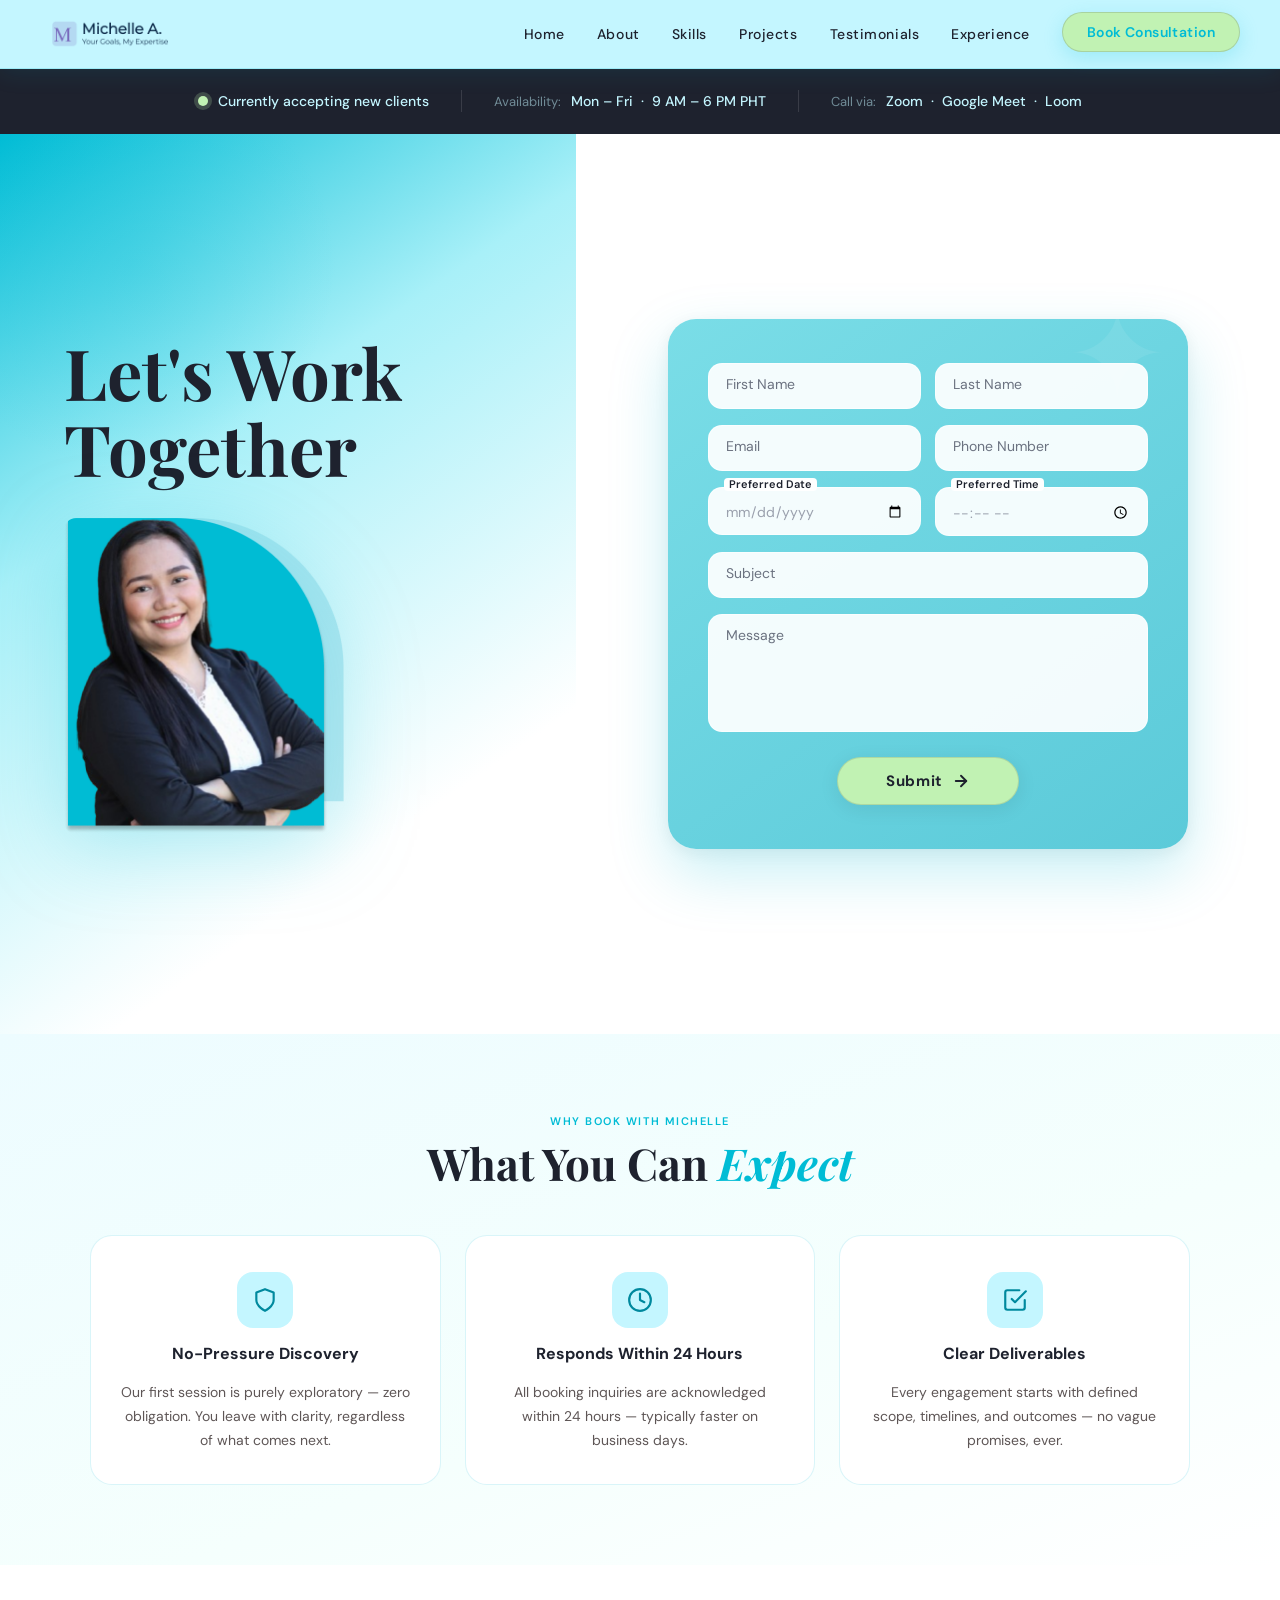
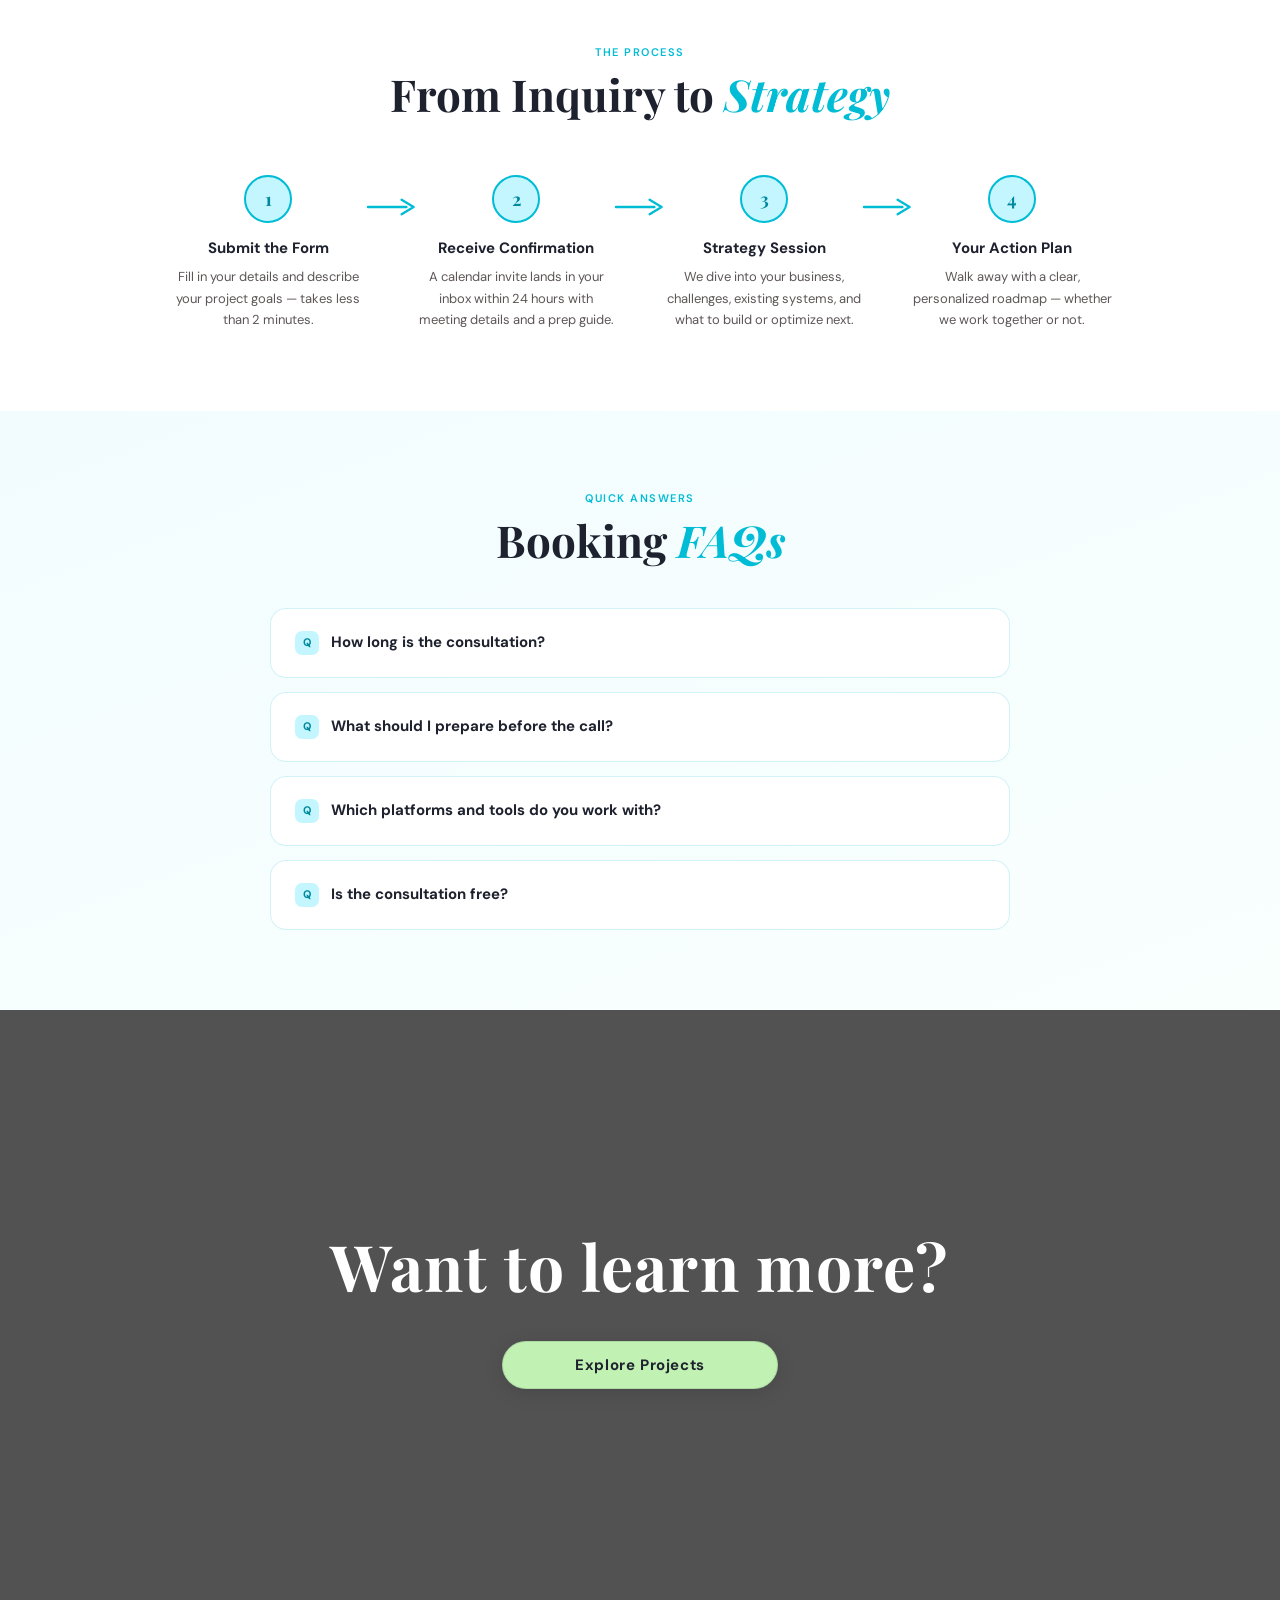
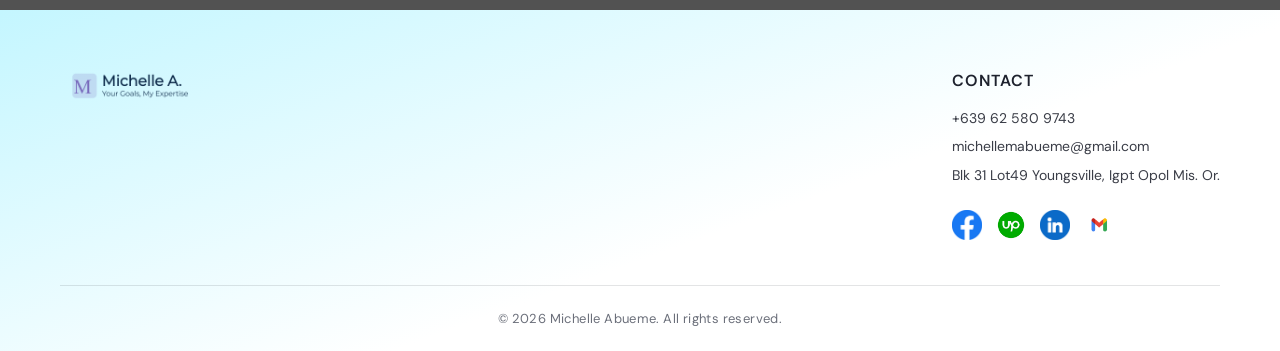
==== book.html @ 3c29dafa "Initial portfolio upload" ====
<!DOCTYPE html>
<html lang="en">
<head>
    <meta charset="UTF-8">
    <title>Book Consultation — Michelle Abueme</title>
    <meta name="viewport" content="width=device-width, initial-scale=1.0">
    <link rel="preconnect" href="https://fonts.googleapis.com">
    <link rel="preconnect" href="https://fonts.gstatic.com" crossorigin>
    <link href="https://fonts.googleapis.com/css2?family=Cormorant+Garamond:ital,wght@0,300;0,400;0,600;1,300;1,400&family=DM+Sans:wght@300;400;500;600&family=Playfair+Display:wght@700&display=swap" rel="stylesheet">
    <link rel="stylesheet" href="book.css">
</head>
<body>

    <!-- NAV -->
    <nav id="navbar">
        <a href="home.html" class="logo">
            <img src="images/logo-transparent.png" alt="Michelle Abueme">
        </a>
        <div class="nav-links">
            <a href="home.html" class="nav-link">Home</a>
            <a href="about.html" class="nav-link">About</a>
            <a href="skills.html" class="nav-link">Skills</a>
            <a href="projects.html" class="nav-link">Projects</a>
            <a href="testimonials.html" class="nav-link">Testimonials</a>
            <a href="experience.html" class="nav-link">Experience</a>
            <a href="book.html" class="nav-link--cta active">Book Consultation</a>
        </div>
        <button class="hamburger" id="hamburger" aria-label="Open menu">
            <span></span><span></span><span></span>
        </button>
    </nav>

    <!-- MOBILE MENU -->
    <div class="mobile-menu" id="mobileMenu">
        <a href="home.html" class="nav-link">Home</a>
        <a href="about.html" class="nav-link">About</a>
        <a href="skills.html" class="nav-link">Skills</a>
        <a href="projects.html" class="nav-link">Projects</a>
        <a href="testimonials.html" class="nav-link">Testimonials</a>
        <a href="experience.html" class="nav-link">Experience</a>
        <a href="book.html" class="nav-link--cta active">Book Consultation</a>
    </div>

    <!-- 1. AVAILABILITY STRIP -->
    <div class="avail-strip" style="margin-top: 68px;">
        <div class="avail-inner">
            <div class="avail-badge">
                <span class="avail-dot"></span>
                <span>Currently accepting new clients</span>
            </div>
            <div class="avail-divider"></div>
            <div class="avail-badge">
                <span class="avail-label">Availability:</span>
                <span>Mon – Fri &nbsp;·&nbsp; 9 AM – 6 PM PHT</span>
            </div>
            <div class="avail-divider"></div>
            <div class="avail-badge">
                <span class="avail-label">Call via:</span>
                <span>Zoom &nbsp;·&nbsp; Google Meet &nbsp;·&nbsp; Loom</span>
            </div>
        </div>
    </div>

    <!-- 2. BOOKING HERO (FORM SECTION) -->
    <section class="booking-section" style="padding-top: 0;">
        <!-- LEFT -->
        <div class="booking-left">
            <div class="booking-left-inner">
                <h1 class="reveal">Let's Work<br>Together</h1>
                <img src="images/contact-img.png" alt="Michelle Abueme" class="reveal reveal-delay-1">
            </div>
        </div>

        <!-- RIGHT — FORM -->
        <div class="booking-right">
            <div class="booking-form reveal reveal-delay-1">
                <div class="form-row">
                    <div class="input-wrap">
                        <input type="text" id="firstName" placeholder=" " required>
                        <label for="firstName">First Name</label>
                    </div>
                    <div class="input-wrap">
                        <input type="text" id="lastName" placeholder=" " required>
                        <label for="lastName">Last Name</label>
                    </div>
                </div>
                <div class="form-row">
                    <div class="input-wrap">
                        <input type="email" id="email" placeholder=" " required>
                        <label for="email">Email</label>
                    </div>
                    <div class="input-wrap">
                        <input type="tel" id="phone" placeholder=" " required>
                        <label for="phone">Phone Number</label>
                    </div>
                </div>
                <div class="form-row">
                    <div class="input-wrap">
                        <input type="date" id="date" placeholder=" " required>
                        <label for="date">Preferred Date</label>
                    </div>
                    <div class="input-wrap">
                        <input type="time" id="time" placeholder=" " required>
                        <label for="time">Preferred Time</label>
                    </div>
                </div>
                <div class="input-wrap full">
                    <input type="text" id="subject" placeholder=" " required>
                    <label for="subject">Subject</label>
                </div>
                <div class="input-wrap full">
                    <textarea id="message" placeholder=" " rows="5" required></textarea>
                    <label for="message">Message</label>
                </div>
                <button type="submit" class="submit-btn">
                    <span>Submit</span>
                    <svg width="18" height="18" viewBox="0 0 24 24" fill="none" stroke="currentColor" stroke-width="2.5" stroke-linecap="round" stroke-linejoin="round"><line x1="5" y1="12" x2="19" y2="12"/><polyline points="12 5 19 12 12 19"/></svg>
                </button>
            </div>
        </div>
    </section>

    <!-- ═══════════════════════════════
         MOVED: 3. TRUST SIGNALS (EXPECT)
    ═══════════════════════════════ -->
    <section class="trust-section">
        <div class="trust-inner">
            <p class="section-eyebrow reveal">Why Book With Michelle</p>
            <h2 class="section-heading reveal reveal-delay-1">What You Can <em>Expect</em></h2>
            <div class="trust-grid">
                <div class="trust-card reveal reveal-delay-1">
                    <div class="trust-icon">
                        <svg viewBox="0 0 24 24" fill="none" stroke="currentColor" stroke-width="2" stroke-linecap="round" stroke-linejoin="round">
                            <path d="M12 22s8-4 8-10V5l-8-3-8 3v7c0 6 8 10 8 10z"/>
                        </svg>
                    </div>
                    <h3>No-Pressure Discovery</h3>
                    <p>Our first session is purely exploratory — zero obligation. You leave with clarity, regardless of what comes next.</p>
                </div>
                <div class="trust-card reveal reveal-delay-2">
                    <div class="trust-icon">
                        <svg viewBox="0 0 24 24" fill="none" stroke="currentColor" stroke-width="2" stroke-linecap="round" stroke-linejoin="round">
                            <circle cx="12" cy="12" r="10"/>
                            <polyline points="12 6 12 12 16 14"/>
                        </svg>
                    </div>
                    <h3>Responds Within 24 Hours</h3>
                    <p>All booking inquiries are acknowledged within 24 hours — typically faster on business days.</p>
                </div>
                <div class="trust-card reveal reveal-delay-1">
                    <div class="trust-icon">
                        <svg viewBox="0 0 24 24" fill="none" stroke="currentColor" stroke-width="2" stroke-linecap="round" stroke-linejoin="round">
                            <polyline points="9 11 12 14 22 4"/>
                            <path d="M21 12v7a2 2 0 0 1-2 2H5a2 2 0 0 1-2-2V5a2 2 0 0 1 2-2h11"/>
                        </svg>
                    </div>
                    <h3>Clear Deliverables</h3>
                    <p>Every engagement starts with defined scope, timelines, and outcomes — no vague promises, ever.</p>
                </div>
            </div>
        </div>
    </section>

    <!-- 4. THE PROCESS -->
    <section class="process-section">
        <div class="process-inner">
            <p class="section-eyebrow reveal">The Process</p>
            <h2 class="section-heading reveal reveal-delay-1">From Inquiry to <em>Strategy</em></h2>
            <div class="process-steps">
                <div class="process-step reveal reveal-delay-1">
                    <div class="step-num">1</div>
                    <div class="step-content">
                        <h4>Submit the Form</h4>
                        <p>Fill in your details and describe your project goals — takes less than 2 minutes.</p>
                    </div>
                </div>
                <div class="step-connector" aria-hidden="true">
                    <svg viewBox="0 0 40 20" fill="none" xmlns="http://www.w3.org/2000/svg">
                        <path d="M0 10 H32 M28 4 L38 10 L28 16" stroke="#00BCD5" stroke-width="2" stroke-linecap="round" stroke-linejoin="round"/>
                    </svg>
                </div>
                <div class="process-step reveal reveal-delay-2">
                    <div class="step-num">2</div>
                    <div class="step-content">
                        <h4>Receive Confirmation</h4>
                        <p>A calendar invite lands in your inbox within 24 hours with meeting details and a prep guide.</p>
                    </div>
                </div>
                <div class="step-connector" aria-hidden="true">
                    <svg viewBox="0 0 40 20" fill="none" xmlns="http://www.w3.org/2000/svg">
                        <path d="M0 10 H32 M28 4 L38 10 L28 16" stroke="#00BCD5" stroke-width="2" stroke-linecap="round" stroke-linejoin="round"/>
                    </svg>
                </div>
                <div class="process-step reveal reveal-delay-1">
                    <div class="step-num">3</div>
                    <div class="step-content">
                        <h4>Strategy Session</h4>
                        <p>We dive into your business, challenges, existing systems, and what to build or optimize next.</p>
                    </div>
                </div>
                <div class="step-connector" aria-hidden="true">
                    <svg viewBox="0 0 40 20" fill="none" xmlns="http://www.w3.org/2000/svg">
                        <path d="M0 10 H32 M28 4 L38 10 L28 16" stroke="#00BCD5" stroke-width="2" stroke-linecap="round" stroke-linejoin="round"/>
                    </svg>
                </div>
                <div class="process-step reveal reveal-delay-2">
                    <div class="step-num">4</div>
                    <div class="step-content">
                        <h4>Your Action Plan</h4>
                        <p>Walk away with a clear, personalized roadmap — whether we work together or not.</p>
                    </div>
                </div>
            </div>
        </div>
    </section>

    <!-- 5. QUICK ANSWERS (FAQ) -->
    <section class="faq-section">
        <div class="faq-inner">
            <p class="section-eyebrow reveal">Quick Answers</p>
            <h2 class="section-heading reveal reveal-delay-1">Booking <em>FAQs</em></h2>
            <div class="faq-list">
                <div class="faq-item reveal reveal-delay-1">
                    <div class="faq-q">
                        <span class="faq-badge">Q</span>
                        How long is the consultation?
                    </div>
                    <div class="faq-a">The initial consultation is 30–45 minutes. This gives us enough time to discuss your needs and identify the best path forward without overwhelming you with information overload.</div>
                </div>
                <div class="faq-item reveal reveal-delay-2">
                    <div class="faq-q">
                        <span class="faq-badge">Q</span>
                        What should I prepare before the call?
                    </div>
                    <div class="faq-a">It helps to have a rough idea of your goals, the current tools or systems you're using, and any specific challenges you want to address. Nothing formal required — just come as you are.</div>
                </div>
                <div class="faq-item reveal reveal-delay-1">
                    <div class="faq-q">
                        <span class="faq-badge">Q</span>
                        Which platforms and tools do you work with?
                    </div>
                    <div class="faq-a">I work across GoHighLevel, HubSpot, ActiveCampaign, Zapier, Monday.com, Google Workspace, and many more. If you're using a tool not listed here, just mention it — I adapt quickly.</div>
                </div>
                <div class="faq-item reveal reveal-delay-2">
                    <div class="faq-q">
                        <span class="faq-badge">Q</span>
                        Is the consultation free?
                    </div>
                    <div class="faq-a">Yes — the discovery call is completely complimentary with no commitment required. Paid engagements only begin after we've mutually agreed on scope, deliverables, and timeline.</div>
                </div>
            </div>
        </div>
    </section>

    <!-- 6. LEARN MORE -->
    <section class="learn-more-section">
        <div class="overlay">
            <div class="overlay-content">
                <h2 class="reveal">Want to learn more?</h2>
                <a href="projects.html" class="explore-btn reveal reveal-delay-1">Explore Projects</a>
            </div>
        </div>
    </section>

    <!-- FOOTER (Same as before) -->
    <footer class="footer-section">
        <div class="footer-container">
            <div class="footer-content">
                <div class="footer-brand">
                    <a href="home.html">
                        <img src="images/logo-transparent.png" alt="Michelle Abueme Branding">
                    </a>
                </div>
                <div class="footer-contact">
                    <h3>Contact</h3>
                    <p>+639 62 580 9743</p>
                    <p>michellemabueme@gmail.com</p>
                    <p>Blk 31 Lot49 Youngsville, Igpt Opol Mis. Or.</p>
                    <div class="footer-social-icons">
                        <a href="https://www.facebook.com/michelle.micth/" target="_blank"><img src="images/fb.png" alt="Facebook"></a>
                        <a href="https://www.upwork.com/freelancers/~012e29f9a9e0edf73e?mp_source=share" target="_blank"><img src="images/up.png" alt="Upwork"></a>
                        <a href="https://www.linkedin.com/in/michelle-abueme/" target="_blank"><img src="images/ln.png" alt="LinkedIn"></a>
                        <a href="mailto:michellemabueme@gmail.com" target="_blank"><img src="images/GM.png" alt="Gmail"></a>
                    </div>
                </div>
            </div>
            <div class="footer-bottom">
                <p>© 2026 Michelle Abueme. All rights reserved.</p>
            </div>
        </div>
    </footer>

    <script>
        // (JS Logic remains unchanged)
        const navbar = document.getElementById('navbar');
        window.addEventListener('scroll', () => {
            navbar.classList.toggle('scrolled', window.scrollY > 40);
        });

        const hamburger = document.getElementById('hamburger');
        const mobileMenu = document.getElementById('mobileMenu');
        hamburger.addEventListener('click', () => {
            const isOpen = hamburger.classList.toggle('open');
            mobileMenu.classList.toggle('open', isOpen);
            document.body.style.overflow = isOpen ? 'hidden' : '';
        });

        const revealEls = document.querySelectorAll('.reveal');
        const observer = new IntersectionObserver((entries) => {
            entries.forEach(entry => {
                if (entry.isIntersecting) {
                    entry.target.classList.add('visible');
                    observer.unobserve(entry.target);
                }
            });
        }, { threshold: 0.12 });
        revealEls.forEach(el => observer.observe(el));

        document.querySelectorAll('.faq-item').forEach(item => {
            item.addEventListener('click', () => {
                const isOpen = item.classList.contains('open');
                document.querySelectorAll('.faq-item').forEach(i => i.classList.remove('open'));
                if (!isOpen) item.classList.add('open');
            });
        });
    </script>
</body>
</html>
---- book.css ----
/* ─── CSS VARIABLES (mirrors home.css) ─── */
:root {
    --cyan: #00BCD5;
    --cyan-light: #C4F6FF;
    --cyan-mid: #7adde7;
    --green-btn: #c1f2b3;
    --dark: #1e222e;
    --text-muted: #5E5656;
    --white: #ffffff;
    --card-bg: #c0eaf3;
    --nav-bg: #C4F6FF;
    --transition: 0.4s cubic-bezier(0.25, 0.46, 0.45, 0.94);
}

*, *::before, *::after {
    box-sizing: border-box;
    margin: 0;
    padding: 0;
}

html { scroll-behavior: smooth; }

body {
    background-color: var(--white);
    font-family: 'DM Sans', sans-serif;
    color: var(--dark);
    overflow-x: hidden;
}


/* ═══════════════════════════════
   NAV
═══════════════════════════════ */
nav {
    background-color: var(--nav-bg);
    padding: 14px 40px;
    display: flex;
    align-items: center;
    border-bottom: 1.5px solid rgba(0,188,213,0.2);
    box-shadow: 0 4px 24px rgba(0,188,213,0.1);
    position: fixed;
    top: 0;
    width: 100%;
    z-index: 1000;
    transition: box-shadow 0.3s ease, background 0.3s ease;
    backdrop-filter: blur(6px);
}

nav.scrolled {
    background-color: rgba(196,246,255,0.92);
    box-shadow: 0 8px 32px rgba(0,188,213,0.18);
}

.logo {
    margin-right: auto;
    display: block;
    transition: transform var(--transition);
}

.logo img {
    width: 140px;
    height: auto;
    object-fit: contain;
    display: block;
}

.logo:hover { transform: scale(1.05); }

.nav-links {
    display: flex;
    align-items: center;
    gap: 32px;
}

.nav-link {
    text-decoration: none;
    color: var(--dark);
    font-weight: 500;
    font-size: 14px;
    letter-spacing: 0.04em;
    position: relative;
    display: inline-block;
    transition: color var(--transition);
}

.nav-link::after {
    content: "";
    position: absolute;
    left: 0;
    bottom: -3px;
    width: 0%;
    height: 2px;
    background: var(--cyan);
    border-radius: 2px;
    transition: width var(--transition);
}

.nav-link:hover,
.nav-link.active { color: var(--cyan); }

.nav-link:hover::after,
.nav-link.active::after { width: 100%; }

.nav-link--cta {
    background-color: var(--green-btn);
    color: var(--dark);
    padding: 10px 24px;
    border-radius: 100px;
    border: 1px solid rgba(30,34,46,0.15);
    text-decoration: none;
    font-weight: 600;
    font-size: 14px;
    letter-spacing: 0.03em;
    display: inline-flex;
    align-items: center;
    justify-content: center;
    transition: all var(--transition);
    box-shadow: 0 2px 12px rgba(0,0,0,0.07);
    white-space: nowrap;
}

.nav-link--cta:hover,
.nav-link--cta.active {
    color: var(--cyan);
    transform: translateY(-2px);
    box-shadow: 0 6px 20px rgba(0,188,213,0.2);
}

/* Hamburger */
.hamburger {
    display: none;
    flex-direction: column;
    gap: 5px;
    cursor: pointer;
    padding: 6px;
    border: none;
    background: transparent;
    z-index: 1001;
}

.hamburger span {
    display: block;
    width: 26px;
    height: 2px;
    background: var(--dark);
    border-radius: 2px;
    transition: all 0.35s ease;
    transform-origin: center;
}

.hamburger.open span:nth-child(1) { transform: translateY(7px) rotate(45deg); }
.hamburger.open span:nth-child(2) { opacity: 0; transform: scaleX(0); }
.hamburger.open span:nth-child(3) { transform: translateY(-7px) rotate(-45deg); }

/* Mobile overlay menu */
.mobile-menu {
    display: none;
    position: fixed;
    inset: 0;
    background: rgba(196,246,255,0.97);
    backdrop-filter: blur(12px);
    z-index: 999;
    flex-direction: column;
    align-items: center;
    justify-content: center;
    gap: 32px;
    opacity: 0;
    pointer-events: none;
    transition: opacity 0.35s ease;
}

.mobile-menu.open {
    display: flex;
    opacity: 1;
    pointer-events: all;
}

.mobile-menu .nav-link { font-size: 22px; font-weight: 500; }
.mobile-menu .nav-link--cta { font-size: 18px; padding: 14px 48px; }


/* ═══════════════════════════════
   BOOKING SECTION
═══════════════════════════════ */
.booking-section {
    display: flex;
    min-height: 100vh;
    padding-top: 68px;
}

.booking-left {
    flex: 0 0 45%;
    background: linear-gradient(145deg, var(--cyan) 0%, #a8f0f8 35%, var(--white) 75%);
    display: flex;
    align-items: center;
    position: relative;
    overflow: hidden;
}

.booking-left::before {
    content: '';
    position: absolute;
    top: -80px;
    left: -80px;
    width: 420px;
    height: 420px;
    background: radial-gradient(circle, rgba(0,188,213,0.15) 0%, transparent 70%);
    border-radius: 50%;
    pointer-events: none;
}

.booking-left-inner {
    padding: 60px 40px 60px 64px;
    display: flex;
    flex-direction: column;
    gap: 32px;
}

.booking-left-inner h1 {
    font-family: 'Playfair Display', serif;
    font-size: clamp(42px, 5.5vw, 72px);
    font-weight: 700;
    line-height: 1.08;
    color: var(--dark);
}

.booking-left-inner img {
    width: clamp(180px, 22vw, 280px);
    height: auto;
    border-radius: 12px 60px 12px 12px;
    object-fit: cover;
    filter: drop-shadow(0 20px 40px rgba(0,188,213,0.25));
    transition: transform var(--transition), filter var(--transition);
}

.booking-left-inner img:hover {
    transform: translateY(-6px) scale(1.02);
    filter: drop-shadow(0 28px 48px rgba(0,188,213,0.35));
}

.booking-right {
    flex: 1;
    background-color: var(--white);
    display: flex;
    justify-content: center;
    align-items: center;
    padding: 80px 60px;
}

.booking-form {
    width: 100%;
    max-width: 520px;
    background: linear-gradient(145deg, var(--cyan-mid) 0%, #5bcad9 100%);
    padding: 44px 40px;
    border-radius: 28px;
    display: flex;
    flex-direction: column;
    gap: 16px;
    box-shadow: 0 24px 60px rgba(0,188,213,0.22), 0 4px 16px rgba(0,0,0,0.06);
    position: relative;
    overflow: hidden;
}

.booking-form::before {
    content: '✦';
    position: absolute;
    top: -24px;
    right: 20px;
    font-size: 120px;
    color: rgba(255,255,255,0.08);
    pointer-events: none;
    line-height: 1;
}

.form-row {
    display: flex;
    gap: 14px;
}

.input-wrap {
    flex: 1;
    position: relative;
}

.input-wrap.full { flex: none; width: 100%; }

.input-wrap input,
.input-wrap textarea {
    width: 100%;
    padding: 14px 16px 12px;
    border: 1.5px solid rgba(255,255,255,0.6);
    border-radius: 14px;
    background-color: rgba(255,255,255,0.92);
    font-family: 'DM Sans', sans-serif;
    font-size: 14px;
    color: var(--dark);
    outline: none;
    transition: border-color var(--transition), box-shadow var(--transition), transform var(--transition), background-color var(--transition);
    resize: none;
}

.input-wrap input[type="date"],
.input-wrap input[type="time"] { color: #9aa0ad; }

.input-wrap input[type="date"]:focus,
.input-wrap input[type="time"]:focus { color: var(--dark); }

.input-wrap label {
    position: absolute;
    left: 16px;
    top: 14px;
    font-size: 14px;
    color: #6b7280;
    pointer-events: none;
    transition: all 0.25s ease;
    background: transparent;
    padding: 0 2px;
    line-height: 1;
}

.input-wrap input:focus ~ label,
.input-wrap input:not(:placeholder-shown) ~ label,
.input-wrap textarea:focus ~ label,
.input-wrap textarea:not(:placeholder-shown) ~ label {
    top: -9px;
    font-size: 11px;
    color: var(--dark);
    font-weight: 600;
    background: white;
    border-radius: 4px;
    padding: 1px 5px;
}

.input-wrap input[type="date"] ~ label,
.input-wrap input[type="time"] ~ label {
    top: -9px;
    font-size: 11px;
    color: var(--dark);
    font-weight: 600;
    background: white;
    border-radius: 4px;
    padding: 1px 5px;
}

.input-wrap input:focus,
.input-wrap textarea:focus {
    border-color: var(--cyan);
    box-shadow: 0 0 0 3px rgba(0,188,213,0.18);
    background-color: #ffffff;
    transform: scale(1.01);
}

.input-wrap input:hover,
.input-wrap textarea:hover {
    border-color: rgba(0,188,213,0.5);
    background-color: #ffffff;
}

.submit-btn {
    display: inline-flex;
    align-items: center;
    justify-content: center;
    gap: 10px;
    background-color: var(--green-btn);
    color: var(--dark);
    border: 1px solid rgba(30,34,46,0.12);
    border-radius: 100px;
    padding: 13px 48px;
    font-family: 'DM Sans', sans-serif;
    font-size: 15px;
    font-weight: 700;
    letter-spacing: 0.04em;
    cursor: pointer;
    transition: all var(--transition);
    box-shadow: 0 4px 20px rgba(0,0,0,0.08);
    margin-top: 4px;
    align-self: center;
    position: relative;
    overflow: hidden;
}

.submit-btn::before {
    content: '';
    position: absolute;
    inset: 0;
    background: linear-gradient(135deg, transparent 40%, rgba(255,255,255,0.35) 50%, transparent 60%);
    transform: translateX(-100%);
    transition: transform 0.6s ease;
}

.submit-btn:hover::before { transform: translateX(100%); }

.submit-btn:hover {
    color: #00899e;
    transform: translateY(-3px);
    box-shadow: 0 12px 36px rgba(0,188,213,0.25);
}

.submit-btn svg { transition: transform var(--transition); }
.submit-btn:hover svg { transform: translateX(4px); }


/* ═══════════════════════════════
   SHARED SECTION TYPOGRAPHY
═══════════════════════════════ */
.section-eyebrow {
    font-size: 11px;
    letter-spacing: 0.14em;
    text-transform: uppercase;
    color: var(--cyan);
    font-weight: 600;
    margin-bottom: 10px;
    display: block;
}

.section-heading {
    font-family: 'Playfair Display', serif;
    font-size: clamp(28px, 4vw, 44px);
    font-weight: 700;
    color: var(--dark);
    line-height: 1.12;
    margin-bottom: 0;
}

.section-heading em {
    font-style: italic;
    color: var(--cyan);
}


/* ═══════════════════════════════
   NEW — TRUST SECTION
═══════════════════════════════ */
.trust-section {
    background: linear-gradient(160deg, #edfcff 0%, #f5fffd 60%, var(--white) 100%);
    padding: 80px 60px;
}

.trust-inner {
    max-width: 1100px;
    margin: 0 auto;
    text-align: center;
}

.trust-inner .section-eyebrow,
.trust-inner .section-heading { text-align: center; }

.trust-inner .section-heading { margin-bottom: 48px; }

.trust-grid {
    display: grid;
    grid-template-columns: repeat(3, 1fr);
    gap: 24px;
}

.trust-card {
    background: var(--white);
    border-radius: 22px;
    padding: 36px 28px 32px;
    border: 1.5px solid rgba(0,188,213,0.15);
    display: flex;
    flex-direction: column;
    align-items: center;
    gap: 16px;
    transition: transform var(--transition), box-shadow var(--transition), border-color var(--transition);
}

.trust-card:hover {
    transform: translateY(-6px);
    box-shadow: 0 20px 48px rgba(0,188,213,0.14);
    border-color: rgba(0,188,213,0.35);
}

.trust-icon {
    width: 56px;
    height: 56px;
    border-radius: 16px;
    background: var(--cyan-light);
    display: flex;
    align-items: center;
    justify-content: center;
    flex-shrink: 0;
    transition: background var(--transition);
}

.trust-card:hover .trust-icon {
    background: var(--cyan);
}

.trust-icon svg {
    width: 26px;
    height: 26px;
    stroke: #00899e;
    fill: none;
    stroke-width: 2;
    stroke-linecap: round;
    stroke-linejoin: round;
    transition: stroke var(--transition);
}

.trust-card:hover .trust-icon svg {
    stroke: var(--white);
}

.trust-card h3 {
    font-size: 16px;
    font-weight: 700;
    color: var(--dark);
    text-align: center;
    line-height: 1.3;
}

.trust-card p {
    font-size: 14px;
    color: var(--text-muted);
    text-align: center;
    line-height: 1.7;
}


/* ═══════════════════════════════
   NEW — AVAILABILITY STRIP
═══════════════════════════════ */
.avail-strip {
    background-color: var(--dark);
    padding: 22px 40px;
}

.avail-inner {
    max-width: 1100px;
    margin: 0 auto;
    display: flex;
    align-items: center;
    justify-content: center;
    gap: 32px;
    flex-wrap: wrap;
}

.avail-badge {
    display: flex;
    align-items: center;
    gap: 10px;
}

.avail-dot {
    width: 10px;
    height: 10px;
    border-radius: 50%;
    background: var(--green-btn);
    box-shadow: 0 0 0 4px rgba(193,242,179,0.2);
    flex-shrink: 0;
    animation: pulse 2.2s ease-in-out infinite;
}

@keyframes pulse {
    0%, 100% { box-shadow: 0 0 0 4px rgba(193,242,179,0.2); }
    50%       { box-shadow: 0 0 0 8px rgba(193,242,179,0.08); }
}

.avail-badge span {
    font-size: 14px;
    color: var(--cyan-light);
    font-weight: 500;
    white-space: nowrap;
}

.avail-label {
    color: rgba(196,246,255,0.5) !important;
    font-size: 13px !important;
    font-weight: 400 !important;
}

.avail-divider {
    width: 1px;
    height: 22px;
    background: rgba(255,255,255,0.12);
    flex-shrink: 0;
}


/* ═══════════════════════════════
   NEW — PROCESS / HOW IT WORKS
═══════════════════════════════ */
.process-section {
    background: var(--white);
    padding: 80px 60px;
}

.process-inner {
    max-width: 1100px;
    margin: 0 auto;
    text-align: center;
}

.process-inner .section-heading { margin-bottom: 56px; }

.process-steps {
    display: flex;
    align-items: flex-start;
    justify-content: center;
    gap: 0;
    flex-wrap: nowrap;
}

.process-step {
    flex: 1;
    display: flex;
    flex-direction: column;
    align-items: center;
    gap: 16px;
    max-width: 200px;
}

.step-connector {
    flex: 0 0 48px;
    display: flex;
    align-items: flex-start;
    padding-top: 20px;
}

.step-connector svg {
    width: 48px;
    height: 24px;
    overflow: visible;
}

.step-num {
    width: 48px;
    height: 48px;
    border-radius: 50%;
    background: var(--cyan-light);
    border: 2px solid var(--cyan);
    display: flex;
    align-items: center;
    justify-content: center;
    font-family: 'Playfair Display', serif;
    font-size: 18px;
    font-weight: 700;
    color: #00899e;
    flex-shrink: 0;
    transition: background var(--transition), color var(--transition);
}

.process-step:hover .step-num {
    background: var(--cyan);
    color: var(--white);
}

.step-content { text-align: center; }

.step-content h4 {
    font-size: 15px;
    font-weight: 700;
    color: var(--dark);
    margin-bottom: 8px;
    line-height: 1.3;
}

.step-content p {
    font-size: 13px;
    color: var(--text-muted);
    line-height: 1.65;
}


/* ═══════════════════════════════
   NEW — FAQ SECTION
═══════════════════════════════ */
.faq-section {
    background: linear-gradient(160deg, #f2fcff 0%, #f9fffd 100%);
    padding: 80px 60px;
}

.faq-inner {
    max-width: 740px;
    margin: 0 auto;
    text-align: center;
}

.faq-inner .section-heading { margin-bottom: 44px; }

.faq-list {
    display: flex;
    flex-direction: column;
    gap: 14px;
    text-align: left;
}

.faq-item {
    background: var(--white);
    border: 1.5px solid rgba(0,188,213,0.18);
    border-radius: 16px;
    padding: 22px 24px;
    cursor: pointer;
    transition: border-color var(--transition), box-shadow var(--transition), transform var(--transition);
    overflow: hidden;
}

.faq-item:hover {
    border-color: rgba(0,188,213,0.4);
    box-shadow: 0 8px 28px rgba(0,188,213,0.1);
    transform: translateY(-2px);
}

.faq-item.open {
    border-color: var(--cyan);
    box-shadow: 0 8px 32px rgba(0,188,213,0.15);
}

.faq-q {
    font-size: 15px;
    font-weight: 700;
    color: var(--dark);
    display: flex;
    align-items: center;
    gap: 12px;
    line-height: 1.4;
}

.faq-badge {
    display: inline-flex;
    align-items: center;
    justify-content: center;
    width: 24px;
    height: 24px;
    border-radius: 7px;
    background: var(--cyan-light);
    font-size: 11px;
    font-weight: 700;
    color: #00899e;
    flex-shrink: 0;
    transition: background var(--transition), color var(--transition);
}

.faq-item.open .faq-badge {
    background: var(--cyan);
    color: var(--white);
}

.faq-a {
    font-size: 14px;
    color: var(--text-muted);
    line-height: 1.72;
    padding-left: 36px;
    max-height: 0;
    overflow: hidden;
    transition: max-height 0.4s ease, margin-top 0.3s ease, opacity 0.3s ease;
    opacity: 0;
}

.faq-item.open .faq-a {
    max-height: 200px;
    margin-top: 12px;
    opacity: 1;
}


/* ═══════════════════════════════
   LEARN MORE SECTION
═══════════════════════════════ */
.learn-more-section {
    position: relative;
    background-image: url('images/learn\ more.png');
    background-size: cover;
    background-position: center;
    background-attachment: fixed;
    width: 100%;
    height: 600px;
    display: flex;
    justify-content: center;
    align-items: center;
}

.learn-more-section .overlay {
    position: absolute;
    inset: 0;
    background-color: rgba(0,0,0,0.68);
    display: flex;
    justify-content: center;
    align-items: center;
}

.overlay-content {
    text-align: center;
    color: white;
    z-index: 2;
    display: flex;
    flex-direction: column;
    align-items: center;
    gap: 40px;
}

.overlay-content h2 {
    font-family: 'Playfair Display', serif;
    font-size: clamp(36px, 6vw, 64px);
    font-weight: 700;
    letter-spacing: 0.02em;
    line-height: 1.1;
}

.explore-btn {
    background-color: var(--green-btn);
    color: var(--dark);
    padding: 13px 72px;
    border-radius: 100px;
    border: 1px solid rgba(30,34,46,0.12);
    text-decoration: none;
    font-family: 'DM Sans', sans-serif;
    font-weight: 700;
    font-size: 15px;
    letter-spacing: 0.04em;
    display: inline-flex;
    align-items: center;
    justify-content: center;
    transition: all var(--transition);
    box-shadow: 0 4px 20px rgba(0,0,0,0.12);
    position: relative;
    overflow: hidden;
}

.explore-btn::before {
    content: '';
    position: absolute;
    inset: 0;
    background: linear-gradient(135deg, transparent 40%, rgba(255,255,255,0.35) 50%, transparent 60%);
    transform: translateX(-100%);
    transition: transform 0.6s ease;
}

.explore-btn:hover::before { transform: translateX(100%); }

.explore-btn:hover {
    color: #00899e;
    transform: translateY(-3px);
    box-shadow: 0 12px 36px rgba(0,188,213,0.3);
}


/* ═══════════════════════════════
   FOOTER
═══════════════════════════════ */
.footer-section {
    background: linear-gradient(160deg, var(--cyan-light) 0%, var(--white) 60%);
    padding: 60px 0 24px;
}

.footer-container {
    max-width: 1400px;
    margin: 0 auto;
    padding: 0 60px;
}

.footer-content {
    display: flex;
    justify-content: space-between;
    align-items: flex-start;
    gap: 40px;
    margin-bottom: 40px;
    flex-wrap: wrap;
}

.footer-brand img {
    width: 140px;
    height: auto;
    object-fit: contain;
    display: block;
    transition: transform var(--transition);
}

.footer-brand:hover img { transform: scale(1.06); }

.footer-contact {
    display: flex;
    flex-direction: column;
    gap: 6px;
}

.footer-contact h3 {
    font-size: 16px;
    font-weight: 600;
    letter-spacing: 0.06em;
    text-transform: uppercase;
    margin-bottom: 10px;
    color: var(--dark);
}

.footer-contact p {
    font-size: 14px;
    color: #3a3d47;
    line-height: 1.6;
}

.footer-social-icons {
    margin-top: 18px;
    display: flex;
    gap: 14px;
}

.footer-social-icons img {
    width: 30px;
    height: 30px;
    transition: transform var(--transition), filter var(--transition);
}

.footer-social-icons img:hover {
    transform: scale(1.2) translateY(-3px);
    filter: drop-shadow(0 4px 8px rgba(0,188,213,0.3));
}

.footer-bottom {
    text-align: center;
    padding-top: 24px;
    border-top: 1px solid rgba(30,34,46,0.12);
}

.footer-bottom p {
    font-size: 13px;
    color: #6b6f7a;
    letter-spacing: 0.03em;
}


/* ═══════════════════════════════
   SCROLL REVEAL
═══════════════════════════════ */
.reveal {
    opacity: 0;
    transform: translateY(28px);
    transition: opacity 0.7s ease, transform 0.7s ease;
}

.reveal.visible { opacity: 1; transform: translateY(0); }
.reveal-delay-1 { transition-delay: 0.15s; }
.reveal-delay-2 { transition-delay: 0.3s; }


/* ═══════════════════════════════
   RESPONSIVE — TABLET ≤ 1024px
═══════════════════════════════ */
@media (max-width: 1024px) {
    .booking-left { flex: 0 0 42%; }
    .booking-left-inner { padding: 50px 32px 50px 48px; }
    .booking-right { padding: 60px 40px; }

    .trust-section,
    .process-section,
    .faq-section { padding: 64px 40px; }

    .trust-grid { gap: 18px; }

    .process-steps { gap: 0; }
    .step-connector { flex: 0 0 32px; }
    .step-connector svg { width: 32px; }
    .process-step { max-width: 160px; }
}


/* ═══════════════════════════════
   RESPONSIVE — MOBILE ≤ 768px
═══════════════════════════════ */
@media (max-width: 768px) {
    nav { padding: 14px 24px; }
    .nav-links { display: none; }
    .hamburger { display: flex; }

    /* Stack booking vertically */
    .booking-section {
        flex-direction: column;
        min-height: auto;
        padding-top: 68px;
    }

    .booking-left {
        flex: none;
        min-height: auto;
        padding: 0;
    }

    .booking-left::before { display: none; }

    .booking-left-inner {
        padding: 48px 24px 32px;
        align-items: center;
        text-align: center;
        gap: 24px;
    }

    .booking-left-inner h1 { font-size: clamp(36px, 10vw, 52px); }
    .booking-left-inner img { width: clamp(160px, 55vw, 220px); }

    .booking-right { padding: 32px 20px 48px; }

    .booking-form {
        padding: 32px 24px;
        border-radius: 20px;
    }

    .form-row {
        flex-direction: column;
        gap: 16px;
    }

    /* Trust section */
    .trust-section { padding: 56px 24px; }
    .trust-grid {
        grid-template-columns: 1fr;
        gap: 16px;
    }

    /* Availability strip */
    .avail-strip { padding: 20px 24px; }
    .avail-inner {
        flex-direction: column;
        gap: 14px;
        text-align: center;
    }
    .avail-divider { width: 60px; height: 1px; }

    /* Process section */
    .process-section { padding: 56px 24px; }
    .process-steps {
        flex-direction: column;
        align-items: center;
        gap: 0;
    }
    .process-step {
        flex-direction: row;
        align-items: flex-start;
        text-align: left;
        max-width: 100%;
        width: 100%;
        gap: 18px;
    }
    .step-connector {
        flex: none;
        width: auto;
        padding: 0 0 0 23px;
        height: 32px;
    }
    .step-connector svg {
        transform: rotate(90deg);
        width: 24px;
        height: 32px;
    }
    .step-content { text-align: left; }
    .step-num { flex-shrink: 0; }

    /* FAQ section */
    .faq-section { padding: 56px 24px; }

    /* Learn More */
    .learn-more-section {
        background-attachment: scroll;
        height: 480px;
    }

    .footer-container { padding: 0 24px; }
    .footer-content { flex-direction: column; align-items: center; text-align: center; }
    .footer-social-icons { justify-content: center; }
}


/* ═══════════════════════════════
   RESPONSIVE — SMALL MOBILE ≤ 480px
═══════════════════════════════ */
@media (max-width: 480px) {
    .booking-left-inner { padding: 40px 16px 28px; }
    .booking-right { padding: 24px 16px 40px; }
    .booking-form { padding: 28px 18px; gap: 14px; }
    .submit-btn { padding: 12px 36px; font-size: 14px; }
    .explore-btn { padding: 12px 48px; }
    .learn-more-section { height: 420px; }

    .trust-section,
    .process-section,
    .faq-section { padding: 48px 16px; }

    .trust-card { padding: 28px 20px; }
    .section-heading { font-size: clamp(24px, 7vw, 36px); }

    .avail-strip { padding: 18px 16px; }
    .avail-badge span { font-size: 13px; }

    .faq-q { font-size: 14px; }
    .faq-a { font-size: 13px; padding-left: 0; }
}
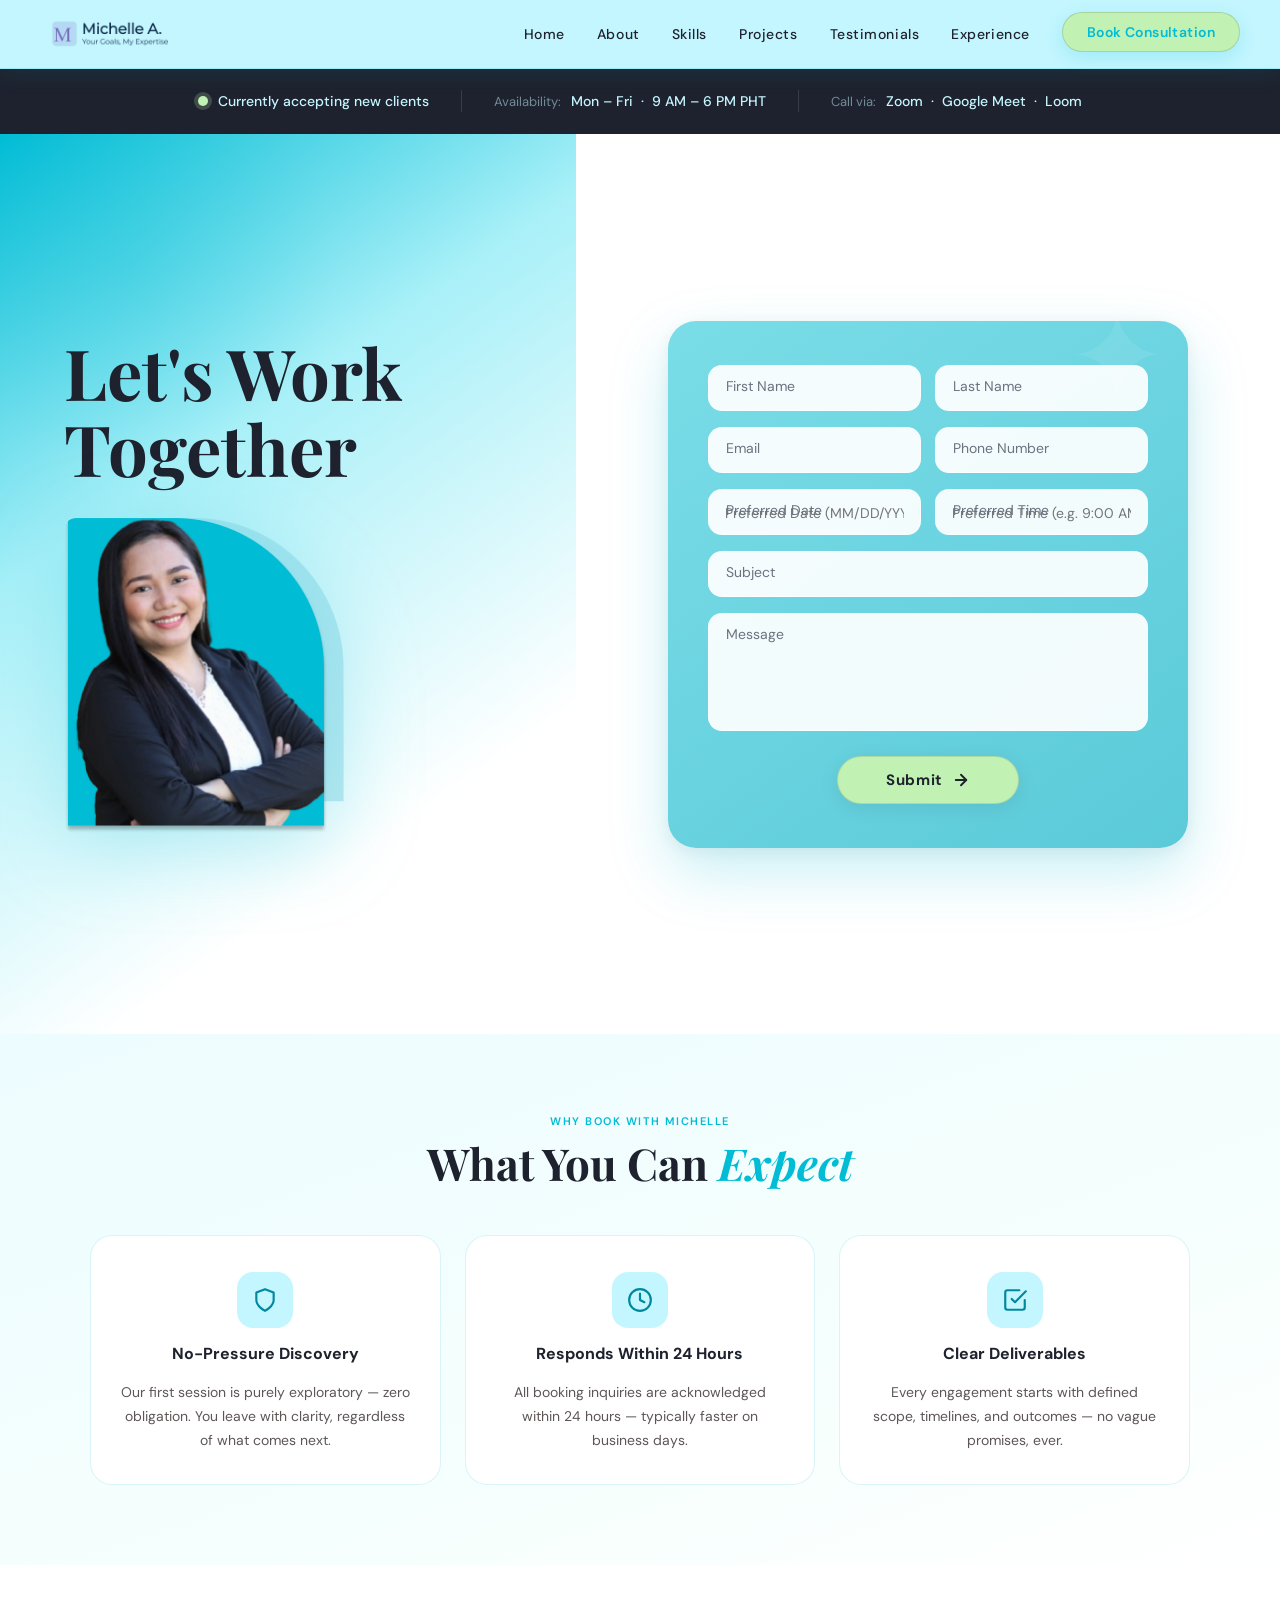
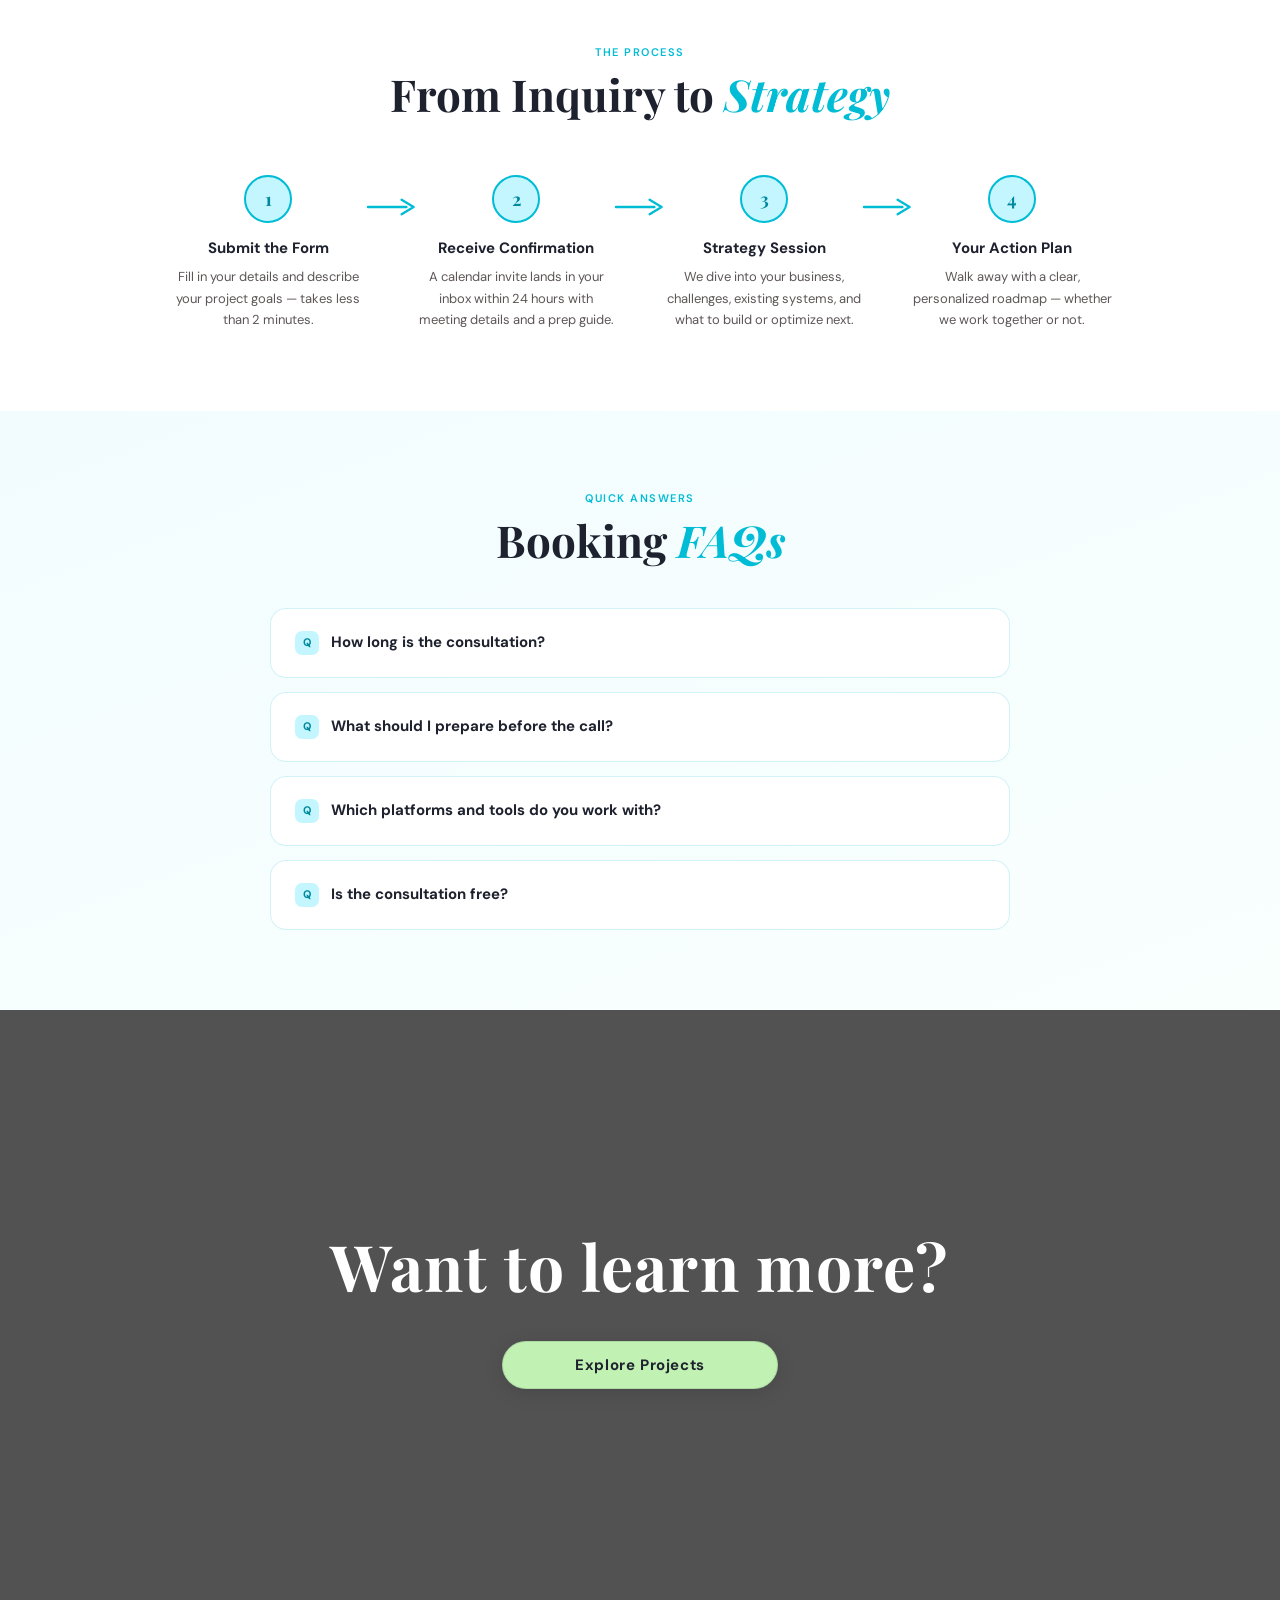
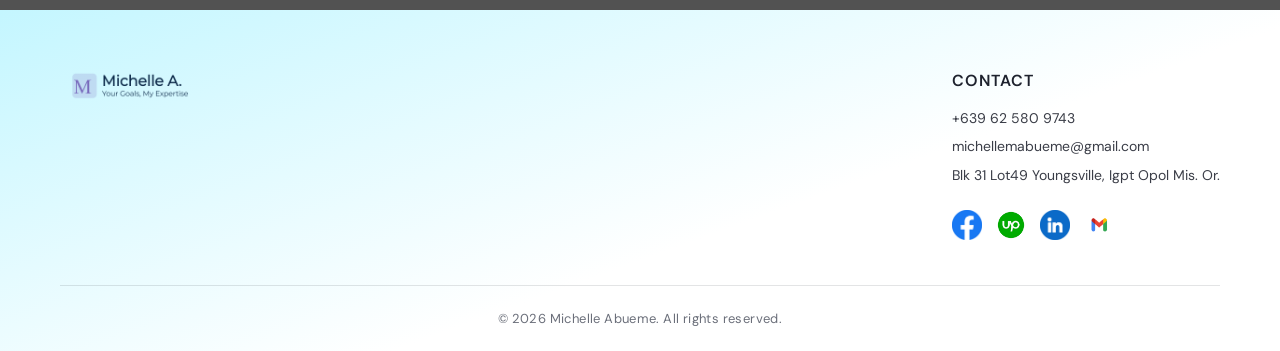
==== commit 4a08521e: "field fix" ====
--- a/book.html
+++ b/book.html
@@ -96,11 +96,11 @@
                 </div>
                 <div class="form-row">
                     <div class="input-wrap">
-                        <input type="date" id="date" placeholder=" " required>
+                        <input type="text" id="date" placeholder="Preferred Date (MM/DD/YYYY)" required>
                         <label for="date">Preferred Date</label>
                     </div>
                     <div class="input-wrap">
-                        <input type="time" id="time" placeholder=" " required>
+                        <input type="text" id="time" placeholder="Preferred Time (e.g. 9:00 AM)" required>
                         <label for="time">Preferred Time</label>
                     </div>
                 </div>
--- a/book.css
+++ b/book.css
@@ -300,7 +300,12 @@
 }
 
 .input-wrap input[type="date"],
-.input-wrap input[type="time"] { color: #9aa0ad; }
+.input-wrap input[type="time"] {
+    color: var(--dark);
+    padding-top: 18px;
+    padding-bottom: 8px;
+    min-height: 52px;
+}
 
 .input-wrap input[type="date"]:focus,
 .input-wrap input[type="time"]:focus { color: var(--dark); }
@@ -339,7 +344,9 @@
     font-weight: 600;
     background: white;
     border-radius: 4px;
-    padding: 1px 5px;
+    padding: 1px 6px;
+    z-index: 2;
+    left: 12px;
 }
 
 .input-wrap input:focus,
@@ -1057,6 +1064,7 @@
     .footer-container { padding: 0 24px; }
     .footer-content { flex-direction: column; align-items: center; text-align: center; }
     .footer-social-icons { justify-content: center; }
+
 }
 
 
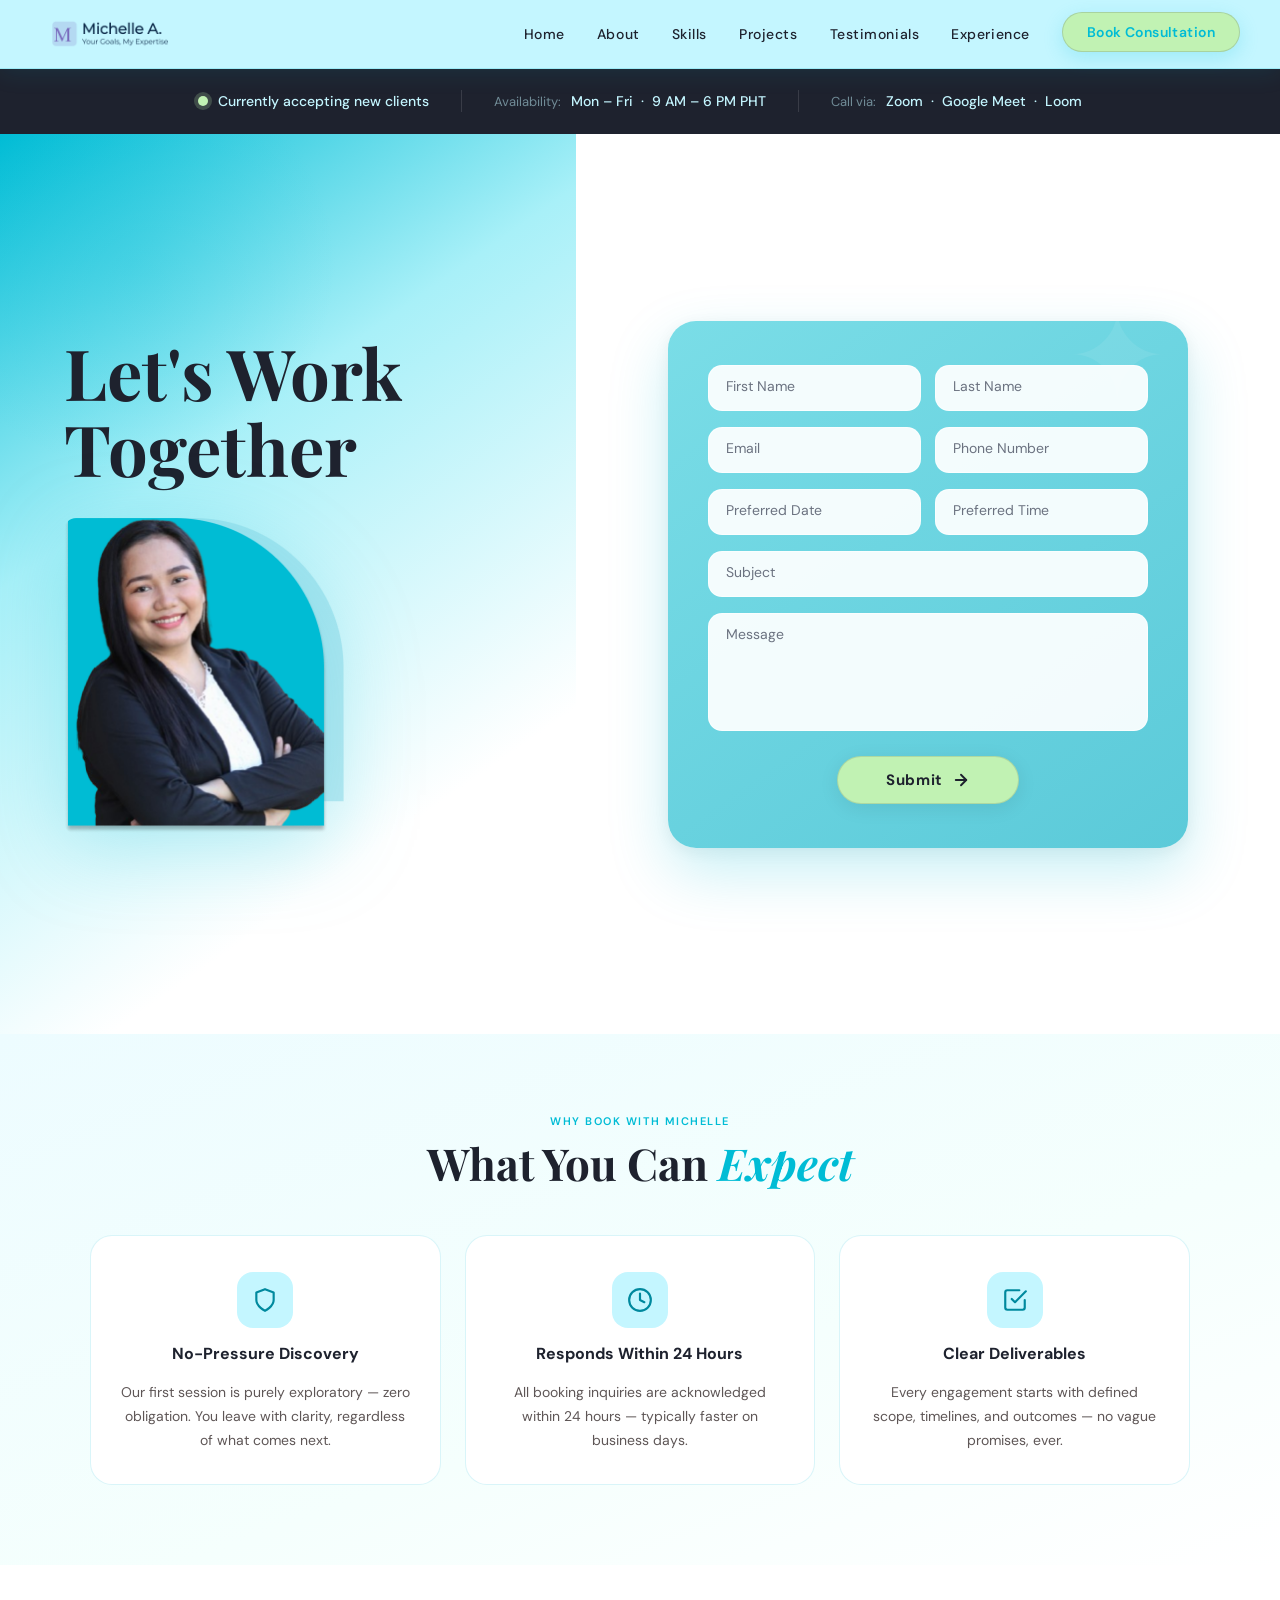
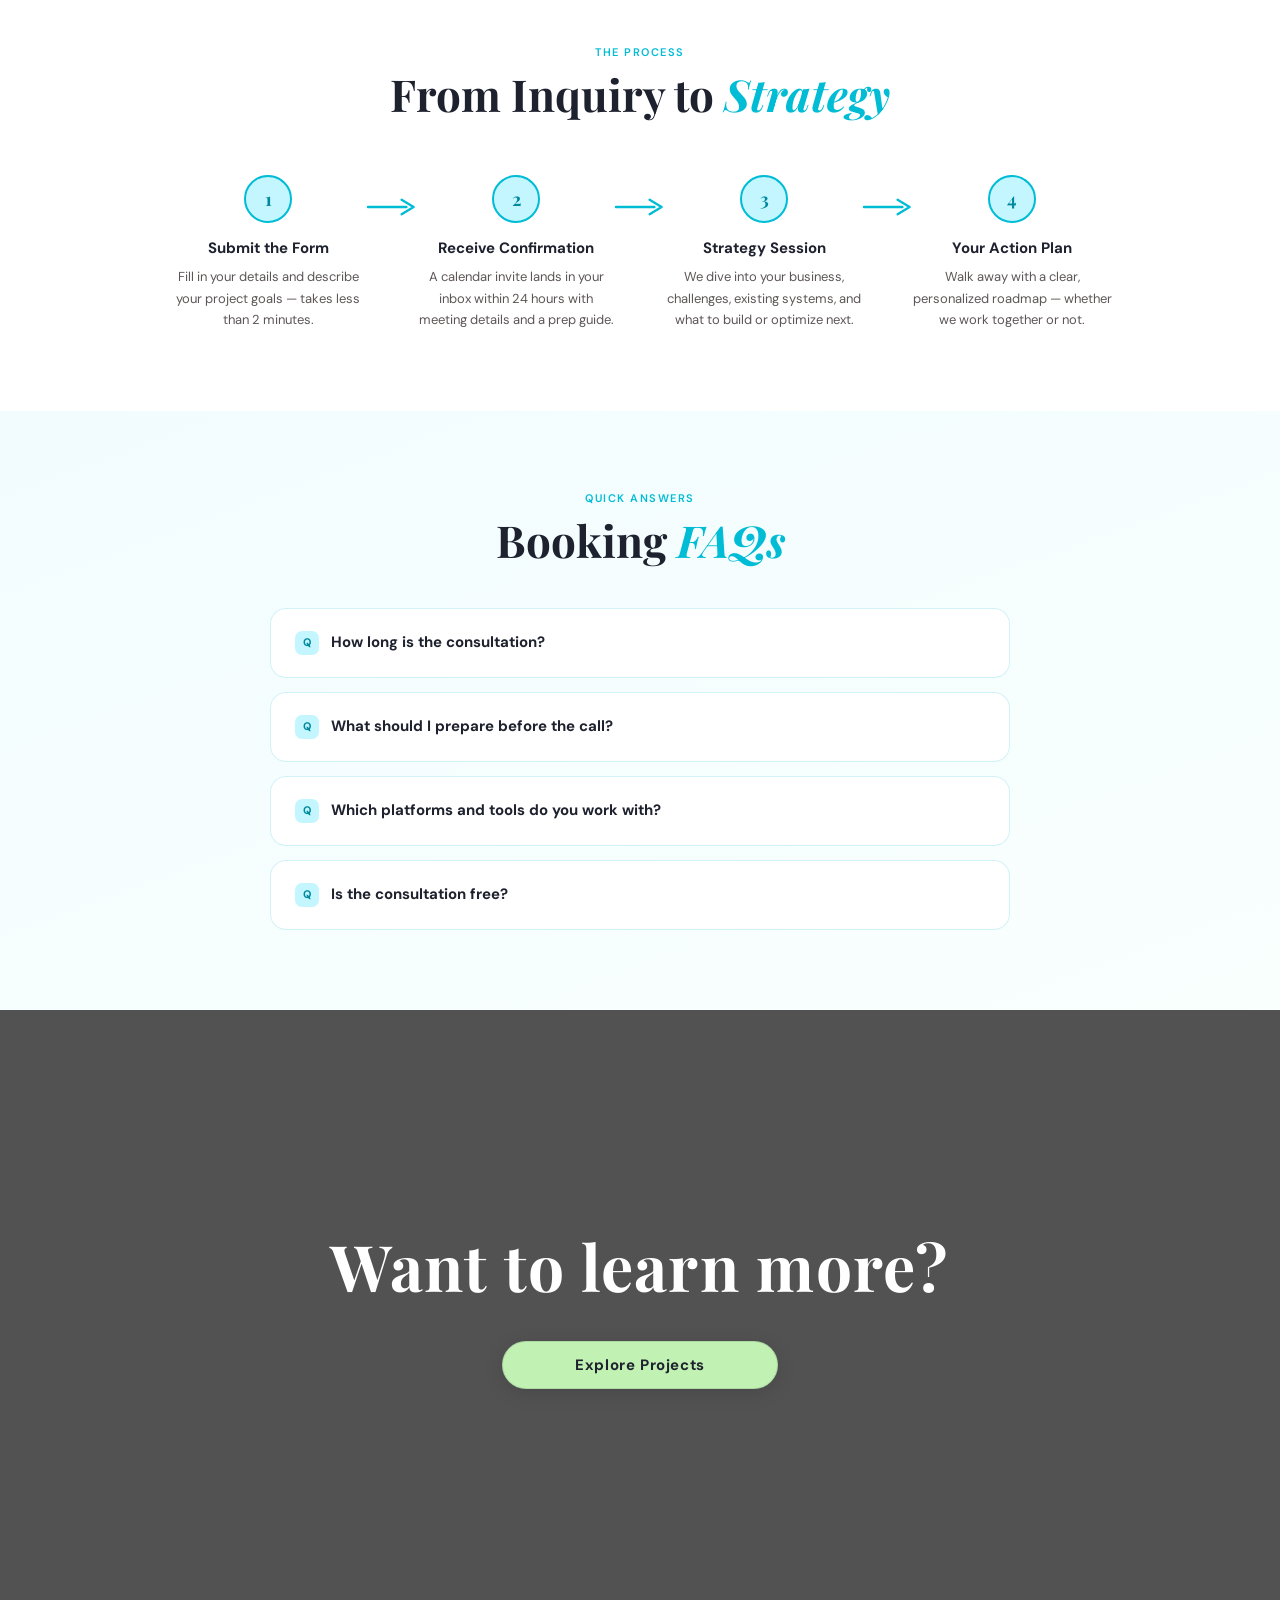
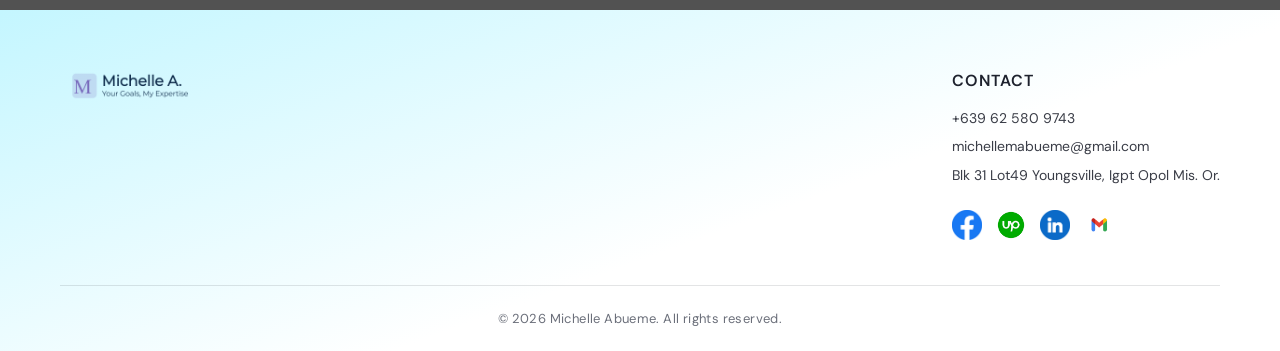
==== commit a710e1ae: "placeholder fixed" ====
--- a/book.html
+++ b/book.html
@@ -96,11 +96,11 @@
                 </div>
                 <div class="form-row">
                     <div class="input-wrap">
-                        <input type="text" id="date" placeholder="Preferred Date (MM/DD/YYYY)" required>
+                        <input type="text" id="date" placeholder=" " required>
                         <label for="date">Preferred Date</label>
                     </div>
                     <div class="input-wrap">
-                        <input type="text" id="time" placeholder="Preferred Time (e.g. 9:00 AM)" required>
+                        <input type="text" id="time" placeholder=" " required>
                         <label for="time">Preferred Time</label>
                     </div>
                 </div>
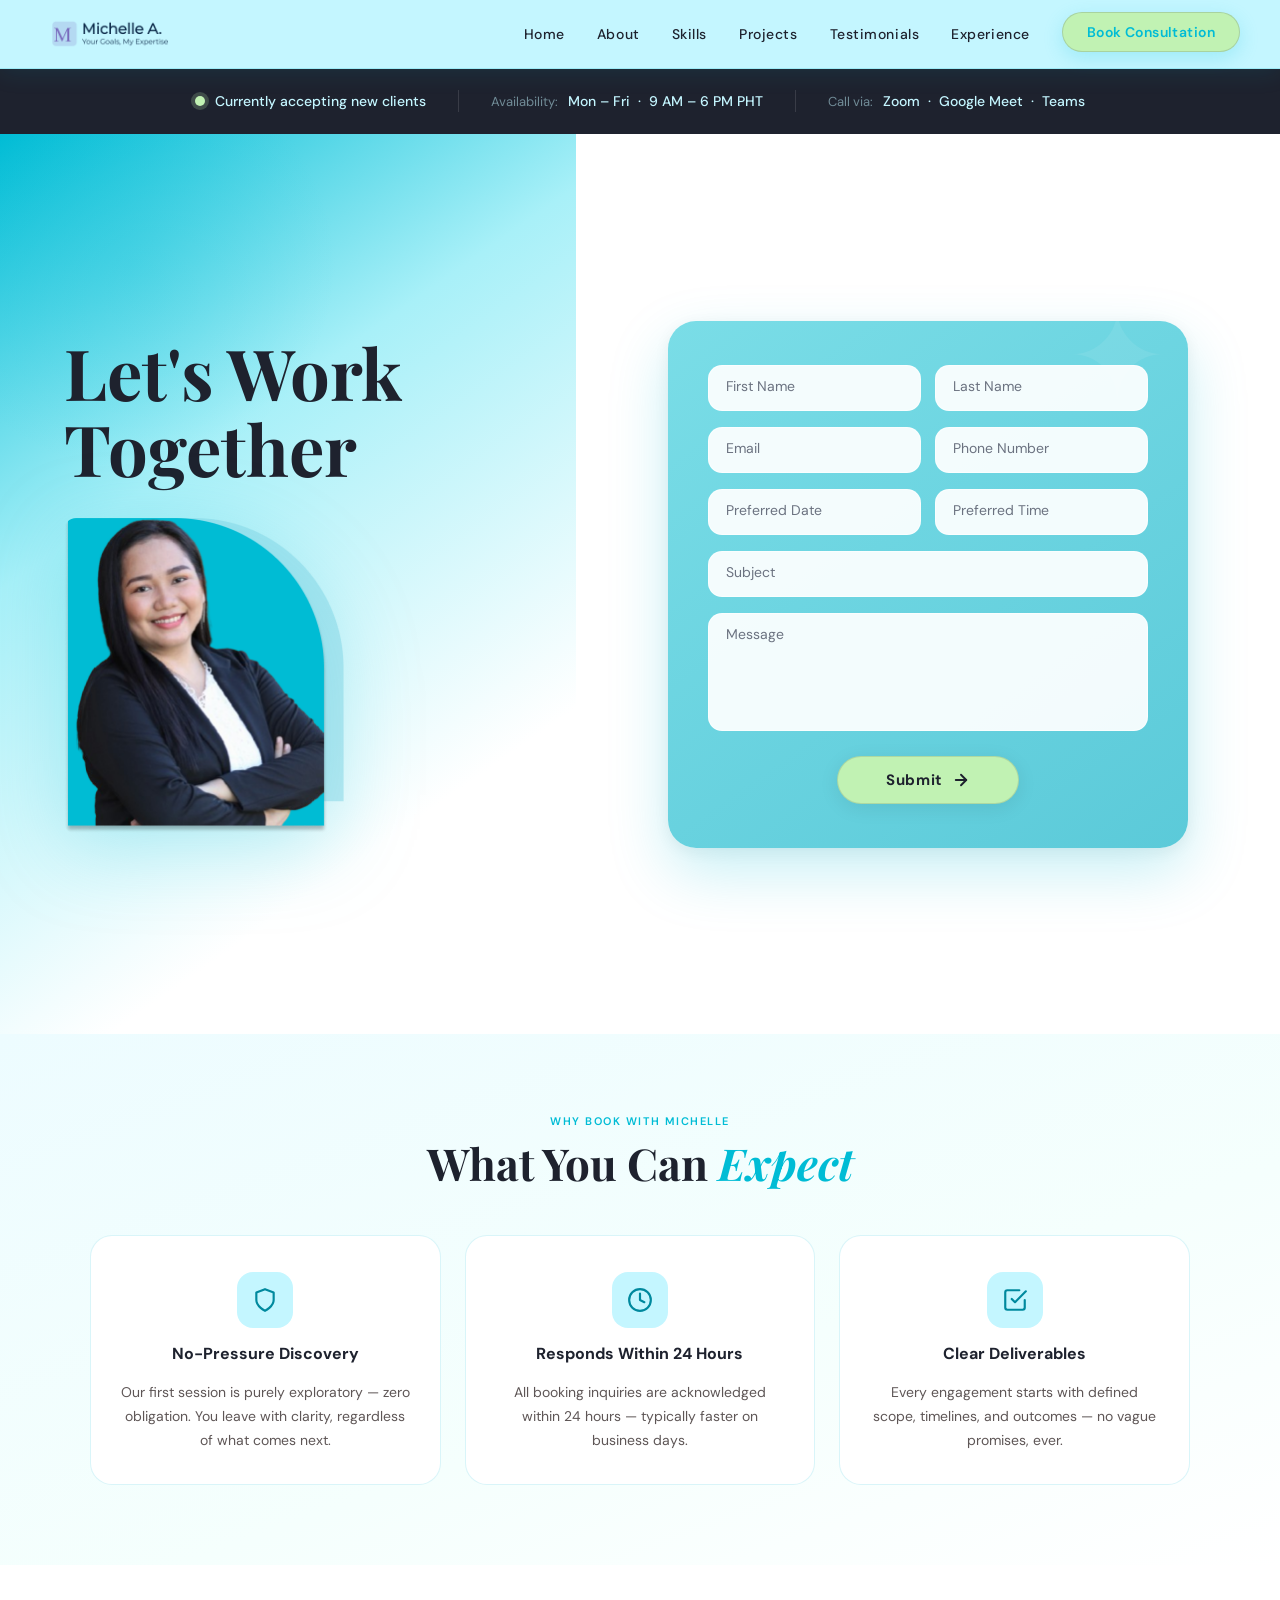
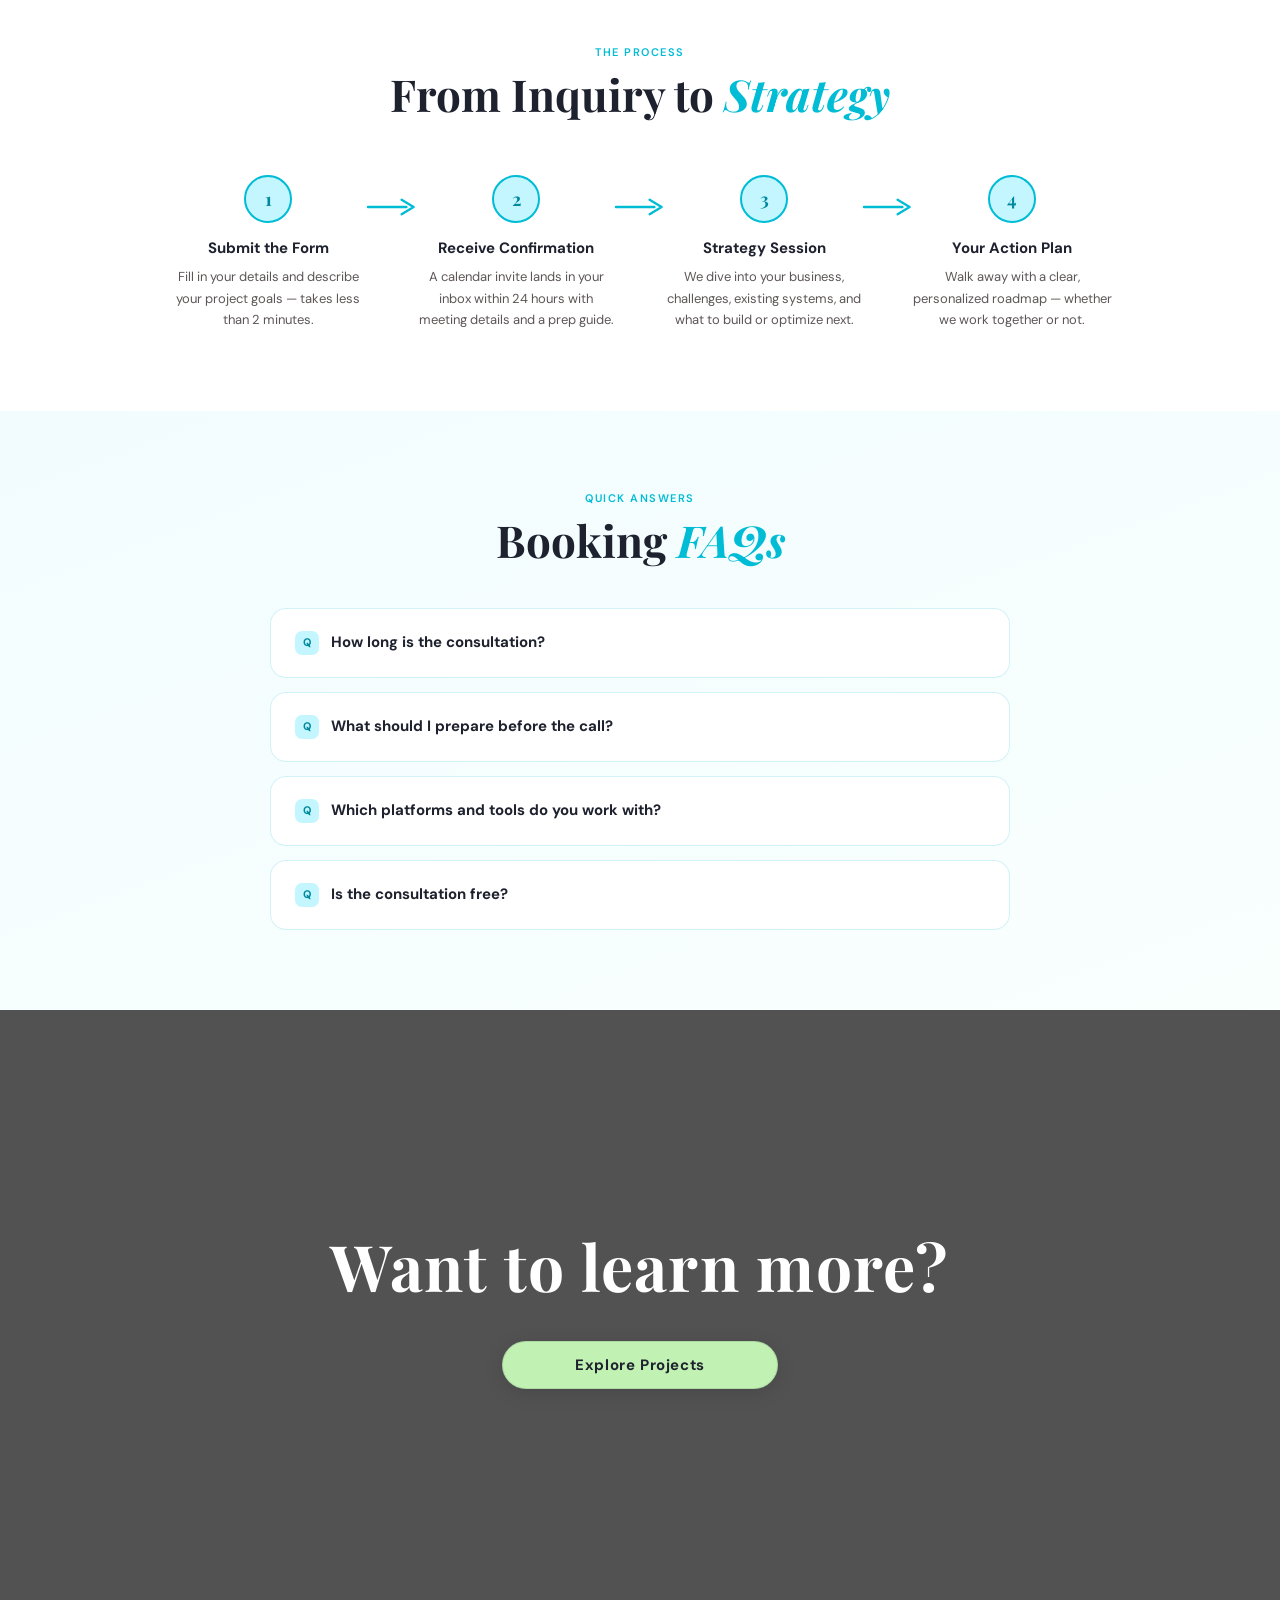
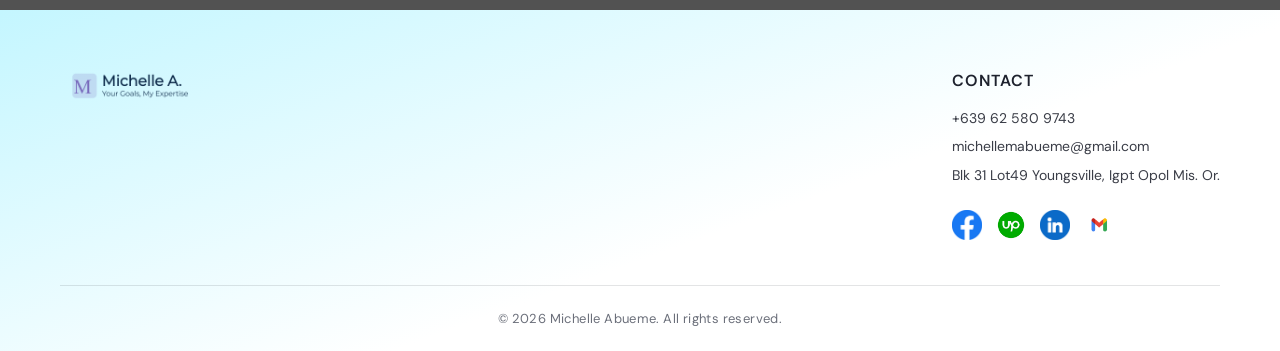
==== commit a4ad9d35: "Teams update" ====
--- a/book.html
+++ b/book.html
@@ -56,7 +56,7 @@
             <div class="avail-divider"></div>
             <div class="avail-badge">
                 <span class="avail-label">Call via:</span>
-                <span>Zoom &nbsp;·&nbsp; Google Meet &nbsp;·&nbsp; Loom</span>
+                <span>Zoom &nbsp;·&nbsp; Google Meet &nbsp;·&nbsp; Teams</span>
             </div>
         </div>
     </div>
